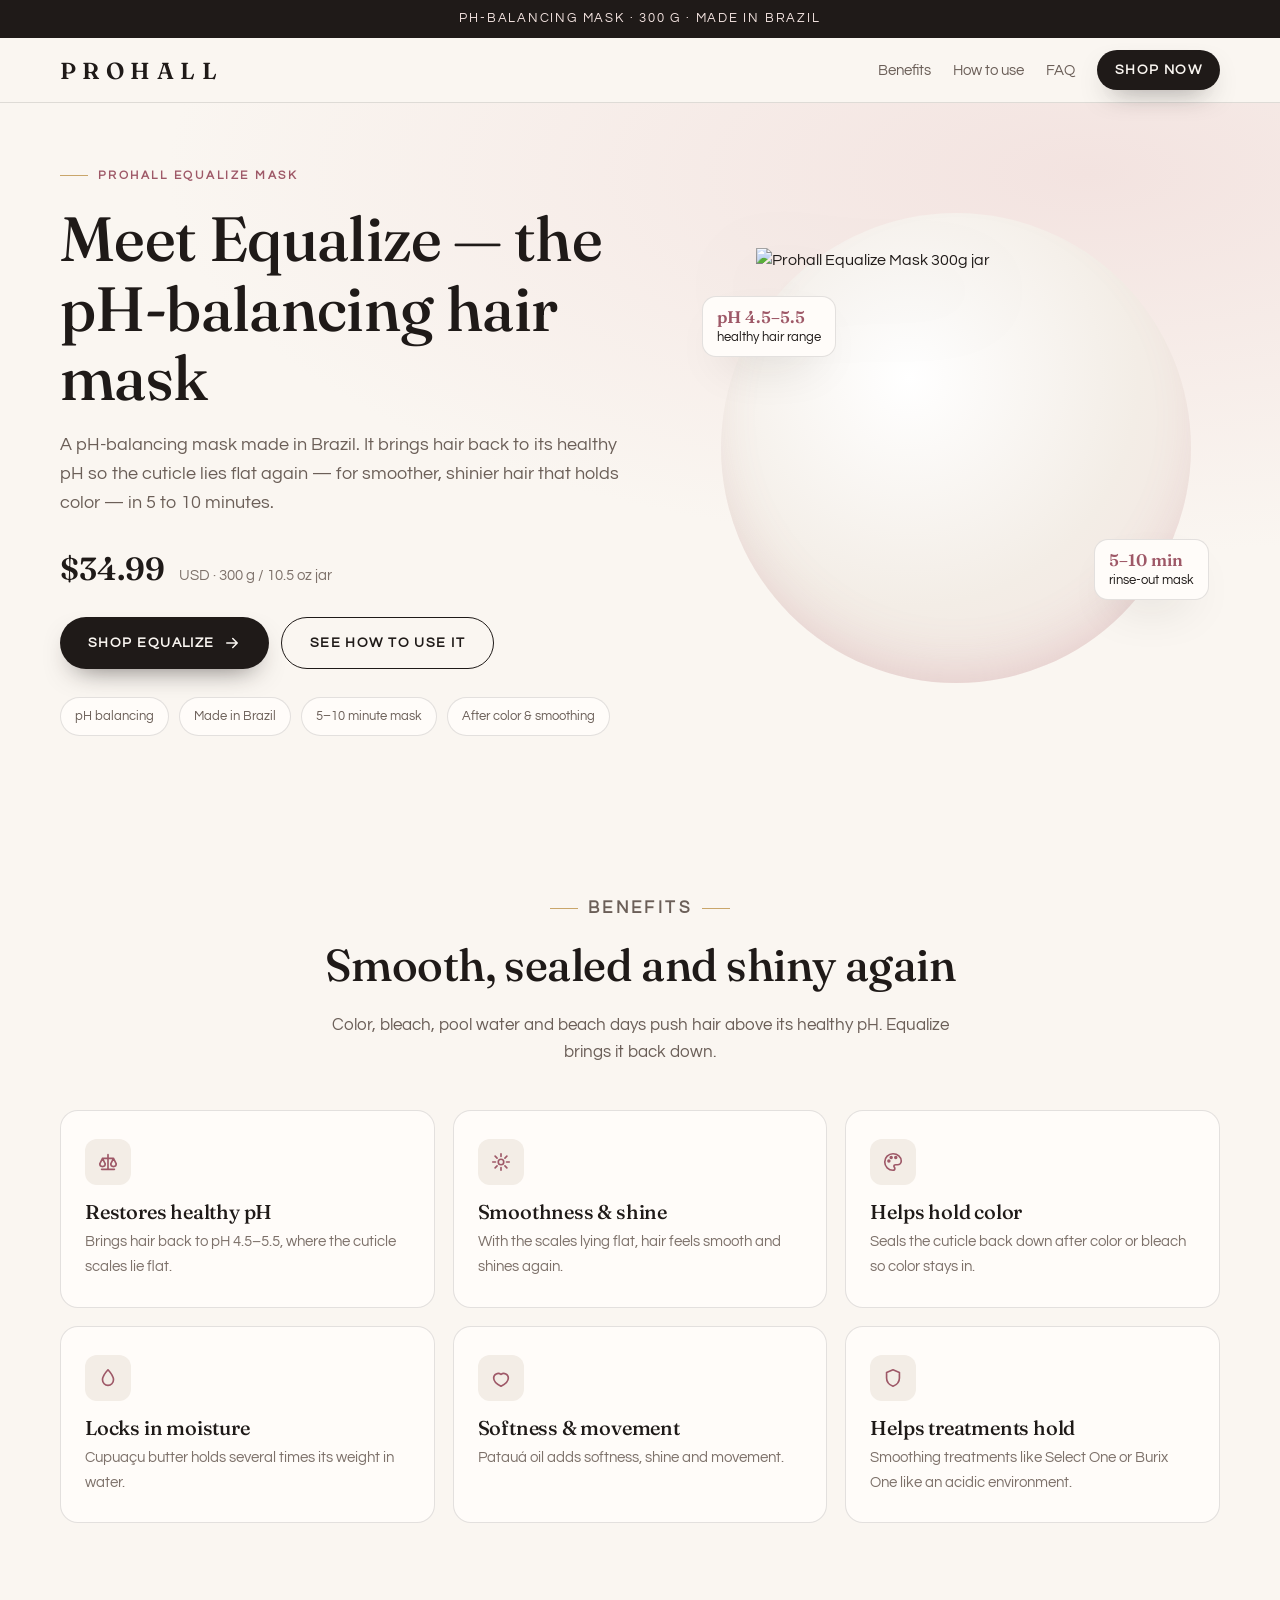
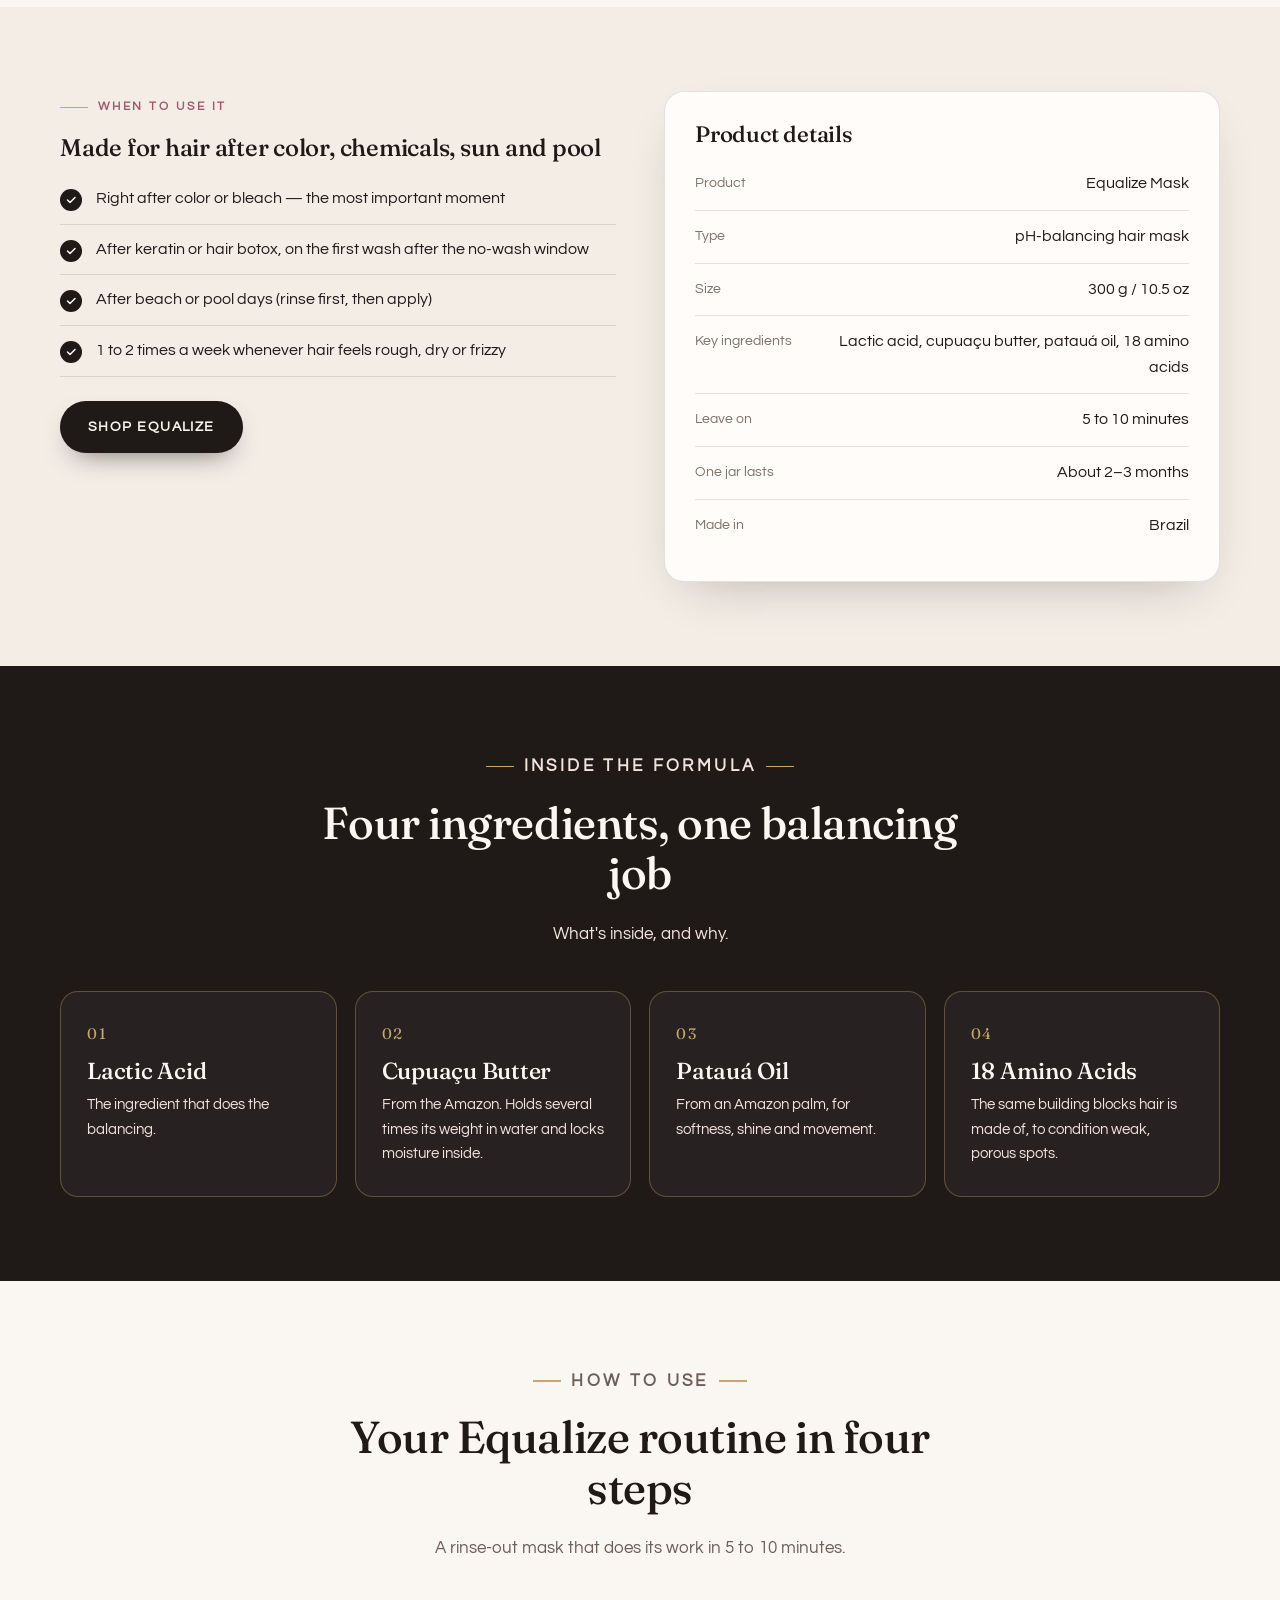
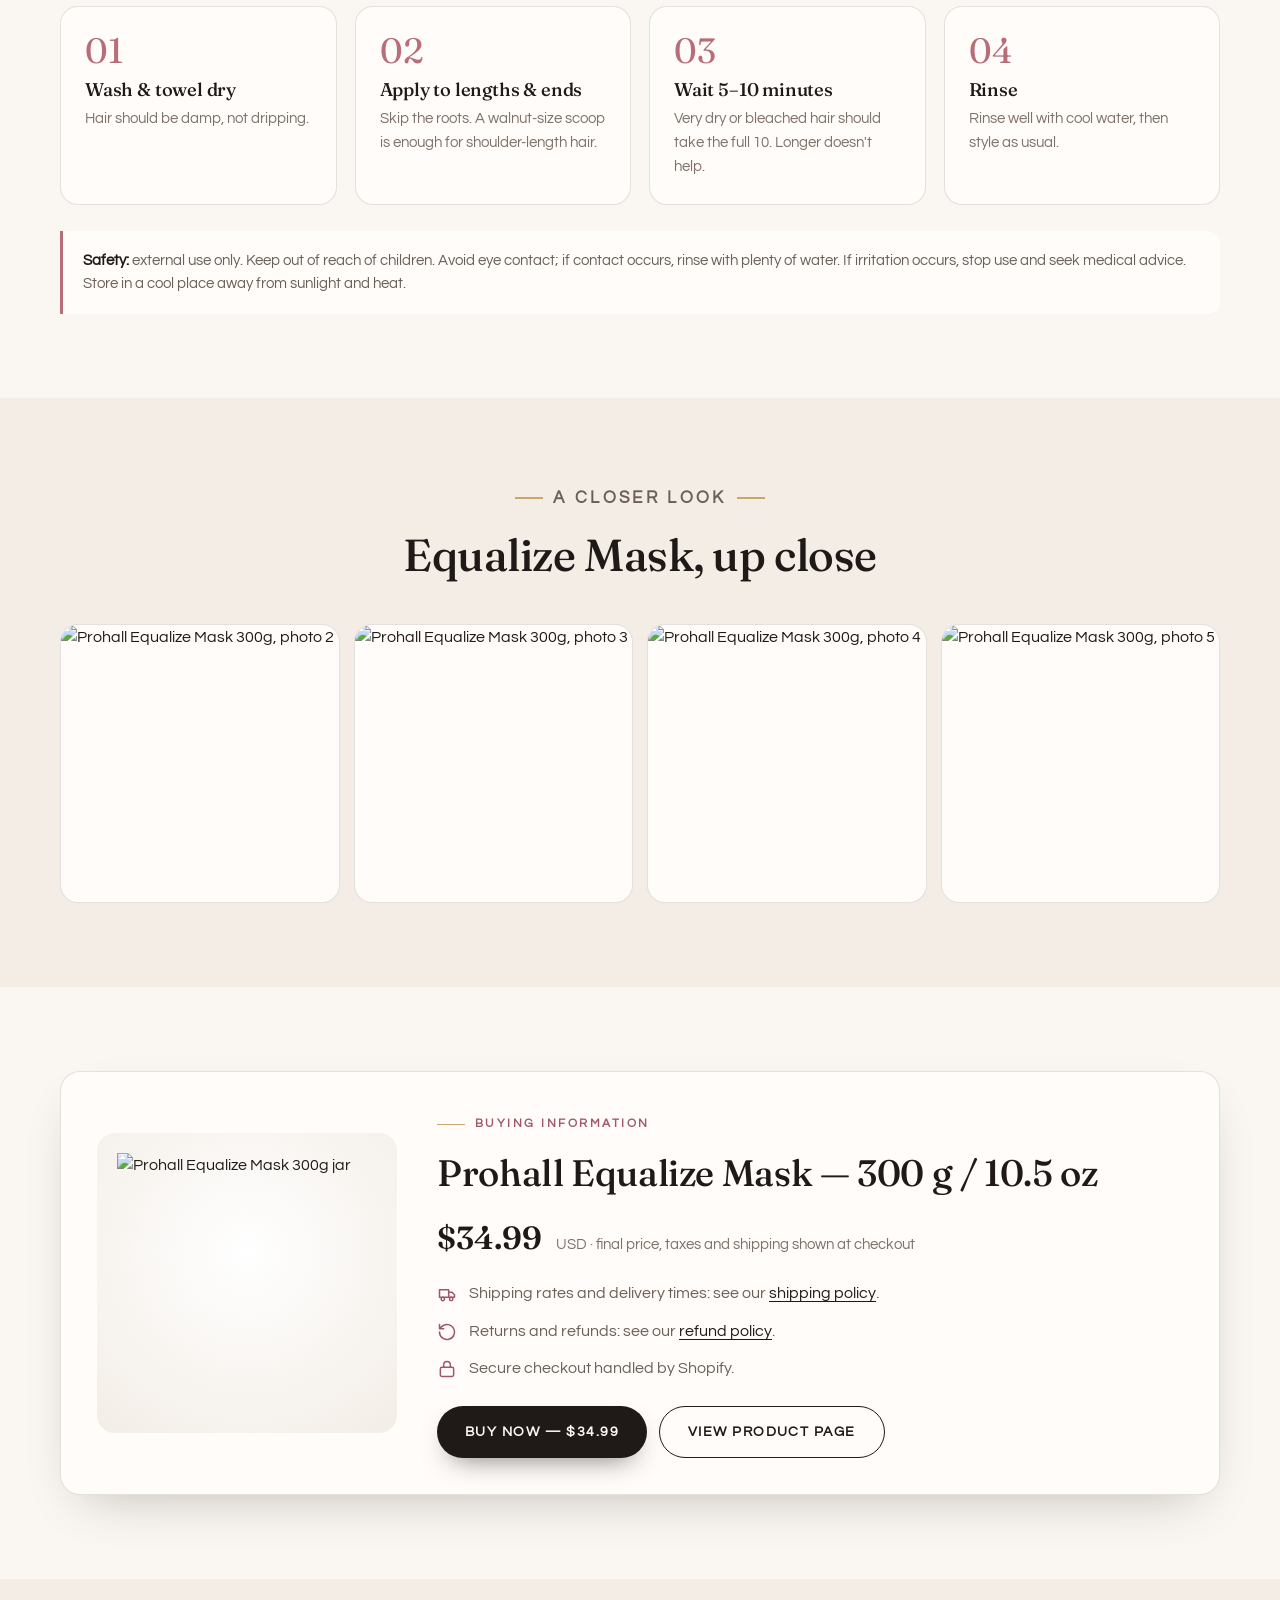
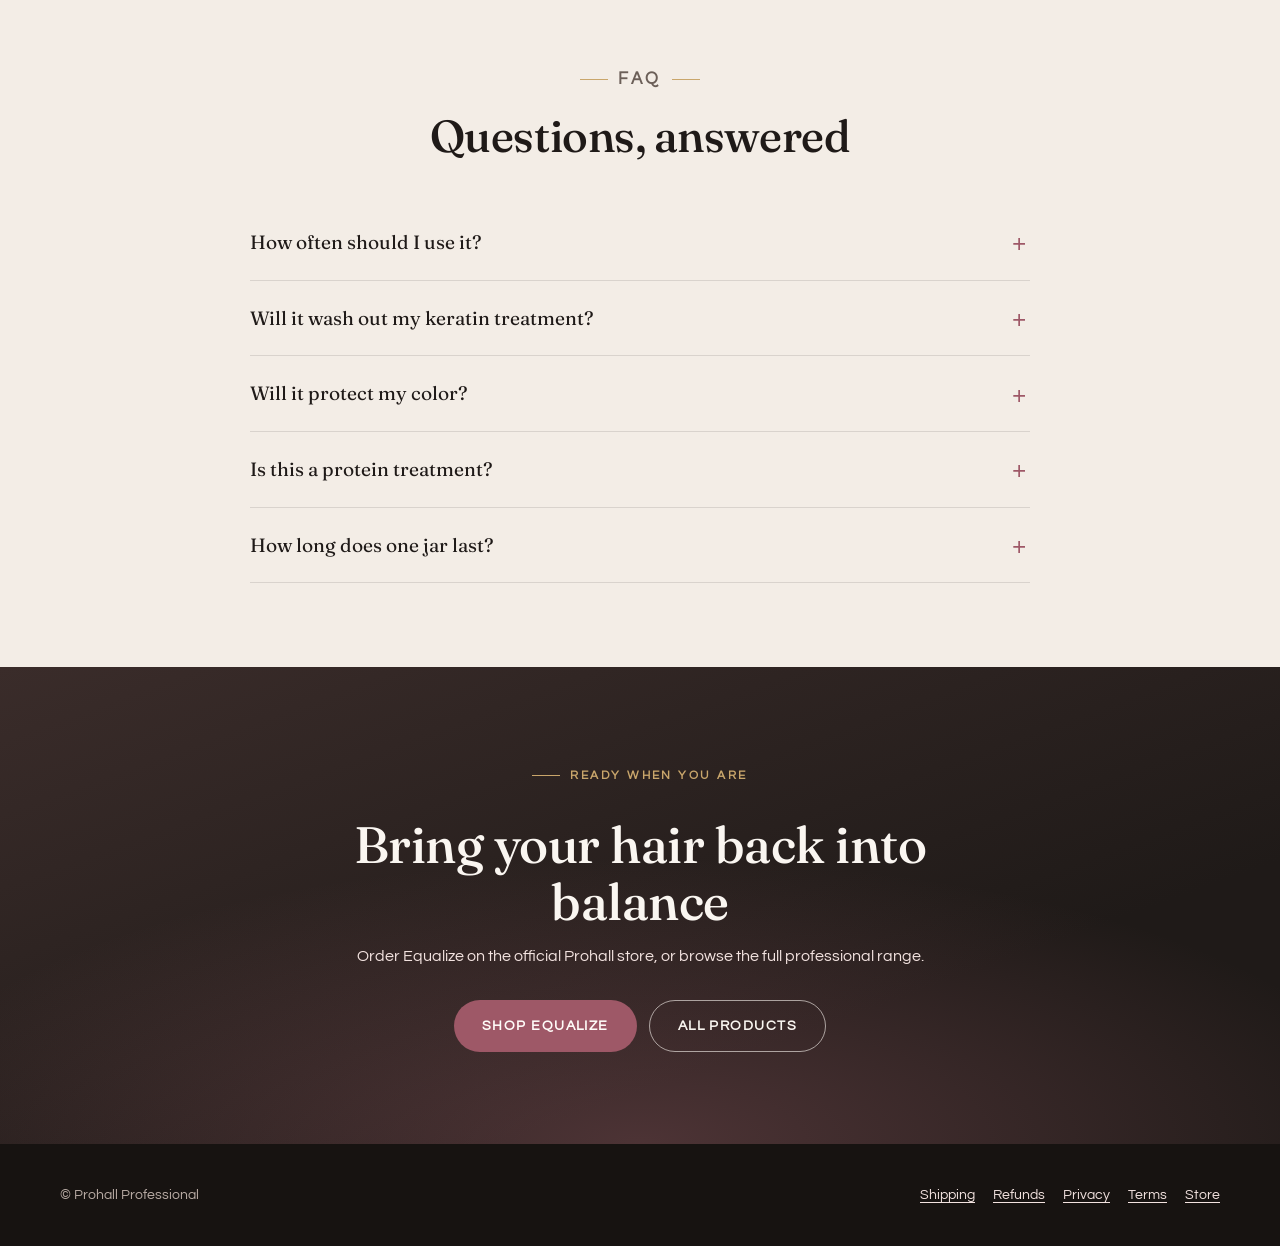
==== equalize-mask/v1/a/index.html @ 5d358a3b "Add Prohall Equalize Mask — A/B landing pages (v1) Two headline-test pages sharing one stylesheet, b" ====
<!doctype html>
<html lang="en">
<head>
  <meta charset="utf-8">
  <meta name="viewport" content="width=device-width, initial-scale=1">
  <!-- VERSION A — headline test. Only the <title> and <h1> differ from version B. -->
  <title>Meet Equalize | Prohall pH-Balancing Hair Mask 300 g</title>
  <meta name="description" content="Prohall Equalize Mask 300 g / 10.5 oz: a pH-balancing hair mask made in Brazil with lactic acid, cupuaçu butter, patauá oil and 18 amino acids. Works in 5 to 10 minutes.">
  <meta name="robots" content="noindex">
  <link rel="preconnect" href="https://fonts.googleapis.com">
  <link rel="preconnect" href="https://fonts.gstatic.com" crossorigin>
  <link rel="stylesheet" href="https://fonts.googleapis.com/css2?family=Fraunces:ital,opsz,wght@0,9..144,400..700;1,9..144,400..700&family=Questrial&display=swap">
  <link rel="preload" as="image" href="https://cdn.shopify.com/s/files/1/0581/4065/5793/files/01_185fc30f-e8ef-4a7e-b5cd-40264fd09e2a.jpg?v=1792849123&width=900">
  <link rel="stylesheet" href="../assets/styles.css">
</head>
<body>
  <a class="skip" href="#main">Skip to content</a>

  <div class="announce">pH-balancing mask · 300 g · Made in Brazil</div>

  <header class="site-header">
    <div class="wrap">
      <span class="logo" aria-label="Prohall">PROHALL</span>
      <nav class="header-links" aria-label="Page">
        <a class="hide-sm" href="#benefits">Benefits</a>
        <a class="hide-sm" href="#how-to-use">How to use</a>
        <a class="hide-sm" href="#faq">FAQ</a>
        <a class="btn btn-primary" href="https://shop.prohall.ai/products/prohall-equalize-mask-300g-10-oz-ph-balancing-hair-mask">Shop now</a>
      </nav>
    </div>
  </header>

  <main id="main">

    <!-- ============ HERO ============ -->
    <section class="hero" aria-labelledby="hero-title">
      <div class="wrap hero-grid">
        <div>
          <p class="eyebrow">Prohall Equalize Mask</p>
          <h1 id="hero-title">Meet Equalize — the pH-balancing hair mask</h1>
          <p class="hero-lede">A pH-balancing mask made in Brazil. It brings hair back to its healthy pH so the cuticle lies flat again — for smoother, shinier hair that holds color — in 5 to 10 minutes.</p>

          <div class="price-row">
            <span class="price">$34.99</span>
            <span class="price-note">USD &middot; 300 g / 10.5 oz jar</span>
          </div>

          <div class="cta-row">
            <a class="btn btn-primary" href="https://shop.prohall.ai/products/prohall-equalize-mask-300g-10-oz-ph-balancing-hair-mask">
              Shop Equalize
              <svg viewBox="0 0 24 24" fill="none" stroke="currentColor" stroke-width="2" stroke-linecap="round" stroke-linejoin="round" aria-hidden="true"><path d="M5 12h14M13 6l6 6-6 6"/></svg>
            </a>
            <a class="btn btn-ghost" href="#how-to-use">See how to use it</a>
          </div>

          <ul class="chips" aria-label="Product highlights"><li>pH balancing</li><li>Made in Brazil</li><li>5–10 minute mask</li><li>After color &amp; smoothing</li></ul>
        </div>

        <div class="hero-visual">
          <div class="halo" aria-hidden="true"></div>
          <img src="https://cdn.shopify.com/s/files/1/0581/4065/5793/files/01_185fc30f-e8ef-4a7e-b5cd-40264fd09e2a.jpg?v=1792849123&width=900"
               width="2500" height="2500"
               alt="Prohall Equalize Mask 300g jar">
          <div class="float-tag t1" aria-hidden="true"><strong>pH 4.5–5.5</strong>healthy hair range</div>
          <div class="float-tag t2" aria-hidden="true"><strong>5–10 min</strong>rinse-out mask</div>
        </div>
      </div>
    </section>

    <!-- ============ BENEFITS ============ -->
    <section class="section" id="benefits" aria-labelledby="benefits-title">
      <div class="wrap">
        <div class="section-head center">
          <p class="eyebrow">Benefits</p>
          <h2 id="benefits-title">Smooth, sealed and shiny again</h2>
          <p>Color, bleach, pool water and beach days push hair above its healthy pH. Equalize brings it back down.</p>
        </div>

        <div class="benefits">
          <article class="benefit">
            <div class="icon"><svg viewBox="0 0 24 24" fill="none" stroke="currentColor" stroke-width="1.8" stroke-linecap="round" stroke-linejoin="round" aria-hidden="true"><path d="M12 4v16M5 20h14M6 8h12M6 8l-3 6a3 3 0 0 0 6 0zM18 8l-3 6a3 3 0 0 0 6 0z"/></svg></div>
            <h3>Restores healthy pH</h3>
            <p>Brings hair back to pH 4.5–5.5, where the cuticle scales lie flat.</p>
          </article>
          <article class="benefit">
            <div class="icon"><svg viewBox="0 0 24 24" fill="none" stroke="currentColor" stroke-width="1.8" stroke-linecap="round" stroke-linejoin="round" aria-hidden="true"><path d="M12 3v3M12 18v3M3 12h3M18 12h3M5.6 5.6l2.1 2.1M16.3 16.3l2.1 2.1M5.6 18.4l2.1-2.1M16.3 7.7l2.1-2.1"/><circle cx="12" cy="12" r="3"/></svg></div>
            <h3>Smoothness &amp; shine</h3>
            <p>With the scales lying flat, hair feels smooth and shines again.</p>
          </article>
          <article class="benefit">
            <div class="icon"><svg viewBox="0 0 24 24" fill="none" stroke="currentColor" stroke-width="1.8" stroke-linecap="round" stroke-linejoin="round" aria-hidden="true"><path d="M12 3a9 9 0 1 0 0 18c1.5 0 2-1 2-2s-1-1.5-1-2.5 1-1.5 2-1.5h2a4 4 0 0 0 4-4c0-4.5-4-8-9-8z"/><circle cx="7.5" cy="11" r="1"/><circle cx="10" cy="7" r="1"/><circle cx="15" cy="7" r="1"/></svg></div>
            <h3>Helps hold color</h3>
            <p>Seals the cuticle back down after color or bleach so color stays in.</p>
          </article>
          <article class="benefit">
            <div class="icon"><svg viewBox="0 0 24 24" fill="none" stroke="currentColor" stroke-width="1.8" stroke-linecap="round" stroke-linejoin="round" aria-hidden="true"><path d="M12 3s6 6.5 6 11a6 6 0 0 1-12 0c0-4.5 6-11 6-11z"/></svg></div>
            <h3>Locks in moisture</h3>
            <p>Cupuaçu butter holds several times its weight in water.</p>
          </article>
          <article class="benefit">
            <div class="icon"><svg viewBox="0 0 24 24" fill="none" stroke="currentColor" stroke-width="1.8" stroke-linecap="round" stroke-linejoin="round" aria-hidden="true"><path d="M20 12c0 5-8 9-8 9s-8-4-8-9a5 5 0 0 1 8-4 5 5 0 0 1 8 4z"/></svg></div>
            <h3>Softness &amp; movement</h3>
            <p>Patauá oil adds softness, shine and movement.</p>
          </article>
          <article class="benefit">
            <div class="icon"><svg viewBox="0 0 24 24" fill="none" stroke="currentColor" stroke-width="1.8" stroke-linecap="round" stroke-linejoin="round" aria-hidden="true"><path d="M12 3l7 3v6c0 4.5-3 7.5-7 9-4-1.5-7-4.5-7-9V6z"/></svg></div>
            <h3>Helps treatments hold</h3>
            <p>Smoothing treatments like Select One or Burix One like an acidic environment.</p>
          </article>
        </div>
      </div>
    </section>

    <!-- ============ WHO IT'S FOR + SPEC ============ -->
    <section class="section section-alt" id="details" aria-labelledby="details-title">
      <div class="wrap split">
        <div>
          <p class="eyebrow">When to use it</p>
          <h2 id="details-title">Made for hair after color, chemicals, sun and pool</h2>
          <ul class="ticks">
            <li>Right after color or bleach — the most important moment</li>
            <li>After keratin or hair botox, on the first wash after the no-wash window</li>
            <li>After beach or pool days (rinse first, then apply)</li>
            <li>1 to 2 times a week whenever hair feels rough, dry or frizzy</li>
          </ul>
          <a class="btn btn-primary" href="https://shop.prohall.ai/products/prohall-equalize-mask-300g-10-oz-ph-balancing-hair-mask">Shop Equalize</a>
        </div>

        <aside class="spec" aria-label="Product details">
          <h3>Product details</h3>
          <dl>
            <dt>Product</dt><dd>Equalize Mask</dd>
            <dt>Type</dt><dd>pH-balancing hair mask</dd>
            <dt>Size</dt><dd>300 g / 10.5 oz</dd>
            <dt>Key ingredients</dt><dd>Lactic acid, cupuaçu butter, patauá oil, 18 amino acids</dd>
            <dt>Leave on</dt><dd>5 to 10 minutes</dd>
            <dt>One jar lasts</dt><dd>About 2–3 months</dd>
            <dt>Made in</dt><dd>Brazil</dd>
          </dl>
        </aside>
      </div>
    </section>

    <!-- ============ FORMULA / KIT ============ -->
    <section class="section section-dark" id="formula" aria-labelledby="formula-title">
      <div class="wrap">
        <div class="section-head center">
          <p class="eyebrow">Inside the formula</p>
          <h2 id="formula-title">Four ingredients, one balancing job</h2>
          <p>What&#x27;s inside, and why.</p>
        </div>
        <div class="ingredients cols-4">
          <article class="ingredient">
            <span class="num">01</span>
            <h3>Lactic Acid</h3>
            <p>The ingredient that does the balancing.</p>
          </article>
          <article class="ingredient">
            <span class="num">02</span>
            <h3>Cupuaçu Butter</h3>
            <p>From the Amazon. Holds several times its weight in water and locks moisture inside.</p>
          </article>
          <article class="ingredient">
            <span class="num">03</span>
            <h3>Patauá Oil</h3>
            <p>From an Amazon palm, for softness, shine and movement.</p>
          </article>
          <article class="ingredient">
            <span class="num">04</span>
            <h3>18 Amino Acids</h3>
            <p>The same building blocks hair is made of, to condition weak, porous spots.</p>
          </article>
        </div>
      </div>
    </section>

    <!-- ============ HOW TO USE ============ -->
    <section class="section" id="how-to-use" aria-labelledby="howto-title">
      <div class="wrap">
        <div class="section-head center">
          <p class="eyebrow">How to use</p>
          <h2 id="howto-title">Your Equalize routine in four steps</h2>
          <p>A rinse-out mask that does its work in 5 to 10 minutes.</p>
        </div>
        <ol class="steps cols-4">
          <li><h3>Wash &amp; towel dry</h3><p>Hair should be damp, not dripping.</p></li>
          <li><h3>Apply to lengths &amp; ends</h3><p>Skip the roots. A walnut-size scoop is enough for shoulder-length hair.</p></li>
          <li><h3>Wait 5–10 minutes</h3><p>Very dry or bleached hair should take the full 10. Longer doesn&#x27;t help.</p></li>
          <li><h3>Rinse</h3><p>Rinse well with cool water, then style as usual.</p></li>
        </ol>
        <div class="note">
          <strong>Safety:</strong> external use only. Keep out of reach of children. Avoid eye contact; if contact occurs, rinse with plenty of water. If irritation occurs, stop use and seek medical advice. Store in a cool place away from sunlight and heat.
        </div>
      </div>
    </section>

    <!-- ============ GALLERY ============ -->
    <section class="section section-alt" id="gallery" aria-labelledby="gallery-title">
      <div class="wrap">
        <div class="section-head center">
          <p class="eyebrow">A closer look</p>
          <h2 id="gallery-title">Equalize Mask, up close</h2>
        </div>
        <div class="gallery">
          <figure><img src="https://cdn.shopify.com/s/files/1/0581/4065/5793/files/02_0eba5f5b-bda1-4e13-978a-201cbb53141e.jpg?v=1792849123&width=700" width="700" height="700" loading="lazy" alt="Prohall Equalize Mask 300g, photo 2"></figure>
          <figure><img src="https://cdn.shopify.com/s/files/1/0581/4065/5793/files/03_cfe3cb02-ce94-4ea5-8ca8-ff230dd473f2.jpg?v=1792849122&width=700" width="700" height="700" loading="lazy" alt="Prohall Equalize Mask 300g, photo 3"></figure>
          <figure><img src="https://cdn.shopify.com/s/files/1/0581/4065/5793/files/04_1d74e67d-1e90-4df0-9e0e-0931768846bc.jpg?v=1792849122&width=700" width="700" height="700" loading="lazy" alt="Prohall Equalize Mask 300g, photo 4"></figure>
          <figure><img src="https://cdn.shopify.com/s/files/1/0581/4065/5793/files/05_a3734a3f-4cf4-467c-9b95-8426f9e4adb8.jpg?v=1792849123&width=700" width="700" height="700" loading="lazy" alt="Prohall Equalize Mask 300g, photo 5"></figure>
        </div>
      </div>
    </section>

    <!-- ============ BUYING INFORMATION ============ -->
    <section class="section" id="buy" aria-labelledby="buy-title">
      <div class="wrap">
        <div class="buy-card">
          <div class="pack">
            <img src="https://cdn.shopify.com/s/files/1/0581/4065/5793/files/01_185fc30f-e8ef-4a7e-b5cd-40264fd09e2a.jpg?v=1792849123&width=600"
                 width="2500" height="2500" loading="lazy"
                 alt="Prohall Equalize Mask 300g jar">
          </div>
          <div>
            <p class="eyebrow">Buying information</p>
            <h2 id="buy-title">Prohall Equalize Mask — 300 g / 10.5 oz</h2>
            <div class="price-row" style="margin:6px 0 4px">
              <span class="price">$34.99</span>
              <span class="price-note">USD &middot; final price, taxes and shipping shown at checkout</span>
            </div>
            <ul class="info-list">
              <li>
                <svg viewBox="0 0 24 24" fill="none" stroke="currentColor" stroke-width="1.8" stroke-linecap="round" stroke-linejoin="round" aria-hidden="true"><path d="M3 7h11v9H3zM14 10h4l3 3v3h-7"/><circle cx="7" cy="18" r="2"/><circle cx="17" cy="18" r="2"/></svg>
                <span>Shipping rates and delivery times: see our <a href="https://shop.prohall.ai/policies/shipping-policy">shipping policy</a>.</span>
              </li>
              <li>
                <svg viewBox="0 0 24 24" fill="none" stroke="currentColor" stroke-width="1.8" stroke-linecap="round" stroke-linejoin="round" aria-hidden="true"><path d="M3 12a9 9 0 1 0 3-6.7L3 8M3 3v5h5"/></svg>
                <span>Returns and refunds: see our <a href="https://shop.prohall.ai/policies/refund-policy">refund policy</a>.</span>
              </li>
              <li>
                <svg viewBox="0 0 24 24" fill="none" stroke="currentColor" stroke-width="1.8" stroke-linecap="round" stroke-linejoin="round" aria-hidden="true"><rect x="4" y="10" width="16" height="11" rx="2"/><path d="M8 10V7a4 4 0 0 1 8 0v3"/></svg>
                <span>Secure checkout handled by Shopify.</span>
              </li>
            </ul>
            <div class="cta-row">
              <a class="btn btn-primary" href="https://shop.prohall.ai/cart/48091208482993:1">Buy now &mdash; $34.99</a>
              <a class="btn btn-ghost" href="https://shop.prohall.ai/products/prohall-equalize-mask-300g-10-oz-ph-balancing-hair-mask">View product page</a>
            </div>
          </div>
        </div>
      </div>
    </section>

    <!-- ============ FAQ ============ -->
    <section class="section section-alt" id="faq" aria-labelledby="faq-title">
      <div class="wrap">
        <div class="section-head center">
          <p class="eyebrow">FAQ</p>
          <h2 id="faq-title">Questions, answered</h2>
        </div>
        <div class="faq">
          <details>
            <summary>How often should I use it?</summary>
            <p>1 to 2 times a week, and always after color or bleach.</p>
          </details>
          <details>
            <summary>Will it wash out my keratin treatment?</summary>
            <p>No. Smoothing treatments like an acidic environment, so Equalize helps the treatment hold.</p>
          </details>
          <details>
            <summary>Will it protect my color?</summary>
            <p>Sealed hair holds color in; open hair lets it leak out. Equalize seals the cuticle back down.</p>
          </details>
          <details>
            <summary>Is this a protein treatment?</summary>
            <p>No, it is a balancing treatment — a different job. Rotate it with your other masks: hydration one wash, protein another, Equalize after any chemical service.</p>
          </details>
          <details>
            <summary>How long does one jar last?</summary>
            <p>About 2 to 3 months, used 1 to 2 times a week on medium to long hair.</p>
          </details>
        </div>
      </div>
    </section>

    <!-- ============ FINAL ACTION ============ -->
    <section class="final" aria-labelledby="final-title">
      <div class="wrap">
        <p class="eyebrow">Ready when you are</p>
        <h2 id="final-title">Bring your hair back into balance</h2>
        <p>Order Equalize on the official Prohall store, or browse the full professional range.</p>
        <div class="cta-row">
          <a class="btn btn-gold" href="https://shop.prohall.ai/products/prohall-equalize-mask-300g-10-oz-ph-balancing-hair-mask">Shop Equalize</a>
          <a class="btn btn-ghost" href="https://shop.prohall.ai/collections/all">All products</a>
        </div>
      </div>
    </section>
  </main>

  <footer class="site-footer">
    <div class="wrap">
      <span>&copy; Prohall Professional</span>
      <nav aria-label="Store policies">
        <a href="https://shop.prohall.ai/policies/shipping-policy">Shipping</a>
        <a href="https://shop.prohall.ai/policies/refund-policy">Refunds</a>
        <a href="https://shop.prohall.ai/policies/privacy-policy">Privacy</a>
        <a href="https://shop.prohall.ai/policies/terms-of-service">Terms</a>
        <a href="https://shop.prohall.ai/">Store</a>
      </nav>
    </div>
  </footer>

  <div class="sticky-buy">
    <span class="s-name"><strong>Equalize</strong>$34.99 &middot; 300 g</span>
    <a class="btn btn-primary" href="https://shop.prohall.ai/products/prohall-equalize-mask-300g-10-oz-ph-balancing-hair-mask">Shop now</a>
  </div>

  <!-- Split tracking: replace this tag with the EXACT one copied from
       Split -> New run -> Install tracking. Same tag on A and B. -->
  <script defer src="https://YOUR-TOOL-DOMAIN/external-landing.js"
    data-split-experiment="EXPERIMENT-ID-FROM-DASHBOARD"
    data-split-storefront="shop.prohall.ai"></script>
</body>
</html>
---- equalize-mask/v1/assets/styles.css ----
/* Prohall Equalize Mask — shared layout for versions A and B.
   Both pages load this same file so only the headline differs. */

:root {
  /* Tokens matched to the live shop.prohall.ai theme ("Blush & Champagne", lux-tokens.css) */
  --ivory: #FAF6F1;      /* --lux-canvas   */
  --cream: #F3EDE6;      /* --lux-canvas-2 */
  --sand: #F3E3E0;       /* --lux-blush    */
  --espresso: #1F1A18;   /* --lux-ink      */
  --cocoa: #6B5F58;      /* --lux-ink-soft */
  --muted: #7d716a;
  --gold: #B76E79;       /* --lux-rose (primary accent) */
  --gold-deep: #9E5867;  /* --lux-rose-deep */
  --champagne: #C9A66B;  /* --lux-gold, used sparingly */
  --line: rgba(31, 26, 24, .12);
  --white: #FFFCF9;      /* --lux-card */
  --radius: 18px;        /* theme card radius */
  --radius-lg: 20px;     /* theme media radius */
  --shadow: 0 20px 50px -24px rgba(31, 26, 24, .3);
  --ease: cubic-bezier(.16, 1, .3, 1);
  --serif: "Fraunces", "Cormorant Garamond", Georgia, "Times New Roman", serif;
  --sans: "Questrial", -apple-system, BlinkMacSystemFont, "Segoe UI", Roboto, Arial, sans-serif;
  --wrap: 1200px;        /* theme page width */
}

*, *::before, *::after { box-sizing: border-box; }
html { scroll-behavior: smooth; -webkit-text-size-adjust: 100%; }
@media (prefers-reduced-motion: reduce) { html { scroll-behavior: auto; } * { transition: none !important; animation: none !important; } }

body {
  margin: 0;
  font-family: var(--sans);
  font-size: 16px;
  line-height: 1.6;
  color: var(--espresso);
  background: var(--ivory);
  -webkit-font-smoothing: antialiased;
}

img { max-width: 100%; height: auto; display: block; }
a { color: inherit; }
h1, h2, h3 { font-family: var(--serif); font-weight: 500; line-height: 1.12; margin: 0 0 .5em; letter-spacing: -.01em; }
p { margin: 0 0 1em; }

.wrap { width: 100%; max-width: var(--wrap); margin: 0 auto; padding: 0 20px; }

.skip { position: absolute; left: -9999px; top: 0; background: var(--espresso); color: var(--white); padding: 10px 16px; z-index: 100; }
.skip:focus { left: 12px; top: 12px; }

:focus-visible { outline: 3px solid var(--gold); outline-offset: 3px; border-radius: 6px; }

/* ---------- Buttons ---------- */
.btn {
  display: inline-flex; align-items: center; justify-content: center; gap: .55em;
  min-height: 52px; padding: 0 28px;
  border-radius: 999px;
  font-weight: 600; font-size: .9rem; letter-spacing: .1em; text-transform: uppercase;
  text-decoration: none;
  transition: transform .35s var(--ease), background-color .35s var(--ease), box-shadow .35s var(--ease), color .35s var(--ease);
}
.btn:hover { transform: translateY(-1px); }
.btn-primary { background: var(--espresso); color: var(--ivory); box-shadow: 0 12px 28px -14px rgba(31, 26, 24, .7); }
.btn-primary:hover { background: var(--gold-deep); }
.btn-ghost { background: transparent; color: var(--espresso); border: 1.5px solid var(--espresso); }
.btn-ghost:hover { background: var(--espresso); color: var(--ivory); }
.btn-gold { background: var(--gold-deep); color: var(--white); }
.btn-gold:hover { background: #874a57; }
.btn svg { width: 18px; height: 18px; flex: none; }

/* ---------- Announcement + header ---------- */
.announce {
  background: var(--espresso); color: var(--sand);
  text-align: center; font-size: .8rem; letter-spacing: .14em; text-transform: uppercase;
  padding: 9px 16px;
}
.site-header { border-bottom: 1px solid var(--line); background: rgba(250, 246, 241, .92); backdrop-filter: blur(8px); position: sticky; top: 0; z-index: 20; }
.site-header .wrap { display: flex; align-items: center; justify-content: space-between; height: 64px; }
.logo { font-family: var(--serif); font-size: 1.45rem; letter-spacing: .28em; text-decoration: none; font-weight: 600; }
.header-links { display: flex; align-items: center; gap: 22px; font-size: .92rem; }
.header-links a { text-decoration: none; color: var(--cocoa); }
.header-links a:hover { color: var(--espresso); text-decoration: underline; text-underline-offset: 4px; }
.header-links .btn { min-height: 40px; padding: 0 18px; font-size: .88rem; color: var(--ivory); }
.header-links .btn:hover { color: var(--ivory); text-decoration: none; }
@media (max-width: 640px) { .header-links .hide-sm { display: none; } }

/* ---------- Hero ---------- */
.hero { position: relative; overflow: hidden; padding: 56px 0 72px; background: radial-gradient(120% 90% at 85% 10%, #F3E3E0 0%, rgba(243, 227, 224, 0) 60%), var(--ivory); }
.hero-grid { display: grid; grid-template-columns: 1.05fr .95fr; gap: 48px; align-items: center; }
.eyebrow { display: inline-flex; align-items: center; gap: 10px; font-size: .78rem; letter-spacing: .2em; text-transform: uppercase; color: var(--gold-deep); font-weight: 600; margin-bottom: 18px; }
.eyebrow::before { content: ""; width: 28px; height: 1.5px; background: var(--champagne); }
.hero h1 { font-size: clamp(2.3rem, 5.2vw, 3.9rem); margin-bottom: 18px; }
.hero h1 em { font-style: italic; color: var(--gold-deep); }
.hero-lede { font-size: 1.12rem; color: var(--cocoa); max-width: 34em; }
.price-row { display: flex; align-items: baseline; gap: 14px; margin: 26px 0 22px; flex-wrap: wrap; }
.price { font-family: var(--serif); font-size: 2rem; font-weight: 600; }
.price-note { color: var(--muted); font-size: .92rem; }
.cta-row { display: flex; flex-wrap: wrap; gap: 12px; }
.chips { list-style: none; padding: 0; margin: 28px 0 0; display: flex; flex-wrap: wrap; gap: 10px; }
.chips li { font-size: .84rem; padding: 8px 14px; border: 1px solid var(--line); border-radius: 999px; background: var(--white); color: var(--cocoa); }

.hero-visual { position: relative; display: grid; place-items: center; }
.hero-visual .halo { position: absolute; width: min(92%, 470px); aspect-ratio: 1; border-radius: 50%; background: radial-gradient(circle at 40% 35%, #fff 0%, var(--cream) 55%, var(--sand) 100%); box-shadow: inset 0 -30px 60px -30px rgba(183, 110, 121, .3); }
.hero-visual img { position: relative; width: min(78%, 400px); filter: drop-shadow(0 30px 40px rgba(31, 26, 24, .25)); }
.float-tag { position: absolute; background: var(--white); border: 1px solid var(--line); border-radius: 14px; padding: 10px 14px; font-size: .82rem; box-shadow: var(--shadow); line-height: 1.3; }
.float-tag strong { display: block; font-family: var(--serif); font-size: 1.05rem; font-weight: 600; color: var(--gold-deep); }
.float-tag.t1 { top: 12%; left: 2%; }
.float-tag.t2 { bottom: 12%; right: 2%; }

@media (max-width: 880px) {
  .hero { padding: 36px 0 56px; }
  .hero-grid { grid-template-columns: 1fr; gap: 36px; }
  .hero-visual { order: -1; min-height: 240px; }
  .hero-visual .halo { width: min(64%, 260px); }
  .hero-visual img { width: min(46%, 200px); }
  .float-tag { padding: 7px 11px; font-size: .74rem; }
  .float-tag strong { font-size: .92rem; }
  .float-tag.t1 { top: 6%; left: 0; }
  .float-tag.t2 { bottom: 6%; right: 0; }
  .hero h1 { font-size: clamp(2rem, 8.4vw, 2.6rem); }
  .announce { font-size: .7rem; letter-spacing: .1em; }
  .cta-row .btn { flex: 1 1 100%; }
}

/* ---------- Sections ---------- */
section { scroll-margin-top: 72px; }
.section { padding: 84px 0; }
.section-alt { background: var(--cream); }
.section-dark { background: var(--espresso); color: var(--ivory); }
.section-head { max-width: 640px; margin-bottom: 44px; }
.section-head.center { margin-left: auto; margin-right: auto; text-align: center; }
.section-head.center .eyebrow::after { content: ""; width: 28px; height: 1.5px; background: var(--champagne); }
.section-dark .eyebrow, .final .eyebrow { color: var(--champagne); }
.section-head h2 { font-size: clamp(1.9rem, 3.8vw, 2.8rem); }
.section-head p { color: var(--cocoa); font-size: 1.05rem; }
.section-dark .section-head p { color: var(--sand); }
@media (max-width: 640px) { .section { padding: 60px 0; } }

/* Benefits */
.benefits { display: grid; grid-template-columns: repeat(3, 1fr); gap: 18px; }
.benefit { background: var(--white); border: 1px solid var(--line); border-radius: var(--radius); padding: 28px 24px; transition: transform .2s ease, box-shadow .2s ease; }
.benefit:hover { transform: translateY(-3px); box-shadow: var(--shadow); }
.benefit .icon { width: 46px; height: 46px; border-radius: 12px; display: grid; place-items: center; background: var(--cream); color: var(--gold-deep); margin-bottom: 16px; }
.benefit .icon svg { width: 22px; height: 22px; }
.benefit h3 { font-size: 1.25rem; margin-bottom: 6px; }
.benefit p { color: var(--muted); margin: 0; font-size: .96rem; }
@media (max-width: 880px) { .benefits { grid-template-columns: 1fr 1fr; } }
@media (max-width: 560px) { .benefits { grid-template-columns: 1fr; } }

/* Who it's for + spec */
.split { display: grid; grid-template-columns: 1fr 1fr; gap: 48px; align-items: start; }
@media (max-width: 880px) { .split { grid-template-columns: 1fr; gap: 32px; } }
.ticks { list-style: none; padding: 0; margin: 0 0 24px; }
.ticks li { position: relative; padding: 12px 0 12px 36px; border-bottom: 1px solid var(--line); }
.ticks li::before { content: ""; position: absolute; left: 0; top: 15px; width: 22px; height: 22px; border-radius: 50%; background: var(--espresso) url("data:image/svg+xml,%3Csvg xmlns='http://www.w3.org/2000/svg' viewBox='0 0 24 24' fill='none' stroke='%23FAF6F1' stroke-width='3' stroke-linecap='round' stroke-linejoin='round'%3E%3Cpath d='M5 12l5 5L20 7'/%3E%3C/svg%3E") center / 12px no-repeat; }
.spec { background: var(--white); border: 1px solid var(--line); border-radius: var(--radius-lg); padding: 30px; box-shadow: var(--shadow); }
.spec h3 { font-size: 1.4rem; }
.spec dl { margin: 0; display: grid; grid-template-columns: auto 1fr; }
.spec dt, .spec dd { padding: 13px 0; border-bottom: 1px solid var(--line); margin: 0; }
.spec dt { color: var(--muted); font-size: .9rem; padding-right: 18px; }
.spec dd { font-weight: 500; text-align: right; }
.spec dl > :nth-last-child(-n+2) { border-bottom: 0; }

/* Ingredients */
.ingredients { display: grid; grid-template-columns: repeat(3, 1fr); gap: 18px; }
.ingredient { border: 1px solid rgba(201, 166, 107, .35); border-radius: var(--radius); padding: 30px 26px; background: rgba(255, 255, 255, .04); }
.ingredient .num { font-family: var(--serif); font-size: .95rem; color: var(--champagne); letter-spacing: .1em; }
.ingredient h3 { font-size: 1.45rem; margin: 10px 0 8px; color: var(--ivory); }
.ingredient p { color: var(--sand); margin: 0; font-size: .96rem; }
.lumini { margin-top: 26px; text-align: center; color: var(--sand); font-size: .95rem; }
.lumini strong { color: var(--ivory); }
@media (max-width: 880px) { .ingredients { grid-template-columns: 1fr; } }

/* Steps */
.steps { list-style: none; counter-reset: step; padding: 0; margin: 0; display: grid; grid-template-columns: repeat(3, 1fr); gap: 18px; }
.steps li { counter-increment: step; background: var(--white); border: 1px solid var(--line); border-radius: var(--radius); padding: 26px 24px 24px; position: relative; }
.steps li::before { content: counter(step, decimal-leading-zero); font-family: var(--serif); font-size: 2.2rem; color: var(--gold); line-height: 1; display: block; margin-bottom: 12px; }
.steps h3 { font-size: 1.15rem; margin-bottom: 6px; }
.steps p { margin: 0; color: var(--muted); font-size: .95rem; }
@media (max-width: 880px) { .steps { grid-template-columns: 1fr 1fr; } }
@media (max-width: 560px) { .steps { grid-template-columns: 1fr; } }
.note { margin-top: 26px; padding: 18px 20px; border-left: 3px solid var(--gold); background: var(--white); border-radius: 0 12px 12px 0; font-size: .92rem; color: var(--cocoa); }
.note strong { color: var(--espresso); }

/* Buying info */
.buy-card { display: grid; grid-template-columns: 300px 1fr; gap: 40px; align-items: center; background: var(--white); border: 1px solid var(--line); border-radius: var(--radius-lg); padding: 36px; box-shadow: var(--shadow); }
.buy-card .pack { background: radial-gradient(circle at 50% 40%, #fff, var(--cream)); border-radius: var(--radius); padding: 20px; }
.buy-card h2 { font-size: clamp(1.7rem, 3vw, 2.3rem); }
.info-list { list-style: none; padding: 0; margin: 18px 0 24px; display: grid; gap: 12px; }
.info-list li { display: flex; gap: 12px; align-items: flex-start; color: var(--cocoa); }
.info-list svg { width: 20px; height: 20px; flex: none; color: var(--gold-deep); margin-top: 3px; }
.info-list a { color: var(--espresso); font-weight: 500; text-underline-offset: 3px; }
@media (max-width: 760px) { .buy-card { grid-template-columns: 1fr; padding: 24px; gap: 20px; } .buy-card .pack { max-width: 240px; margin: 0 auto; } }

/* FAQ */
.faq { max-width: 780px; margin: 0 auto; }
.faq details { border-bottom: 1px solid var(--line); }
.faq summary { list-style: none; cursor: pointer; padding: 22px 40px 22px 0; font-family: var(--serif); font-size: 1.2rem; position: relative; }
.faq summary::-webkit-details-marker { display: none; }
.faq summary::after { content: "+"; position: absolute; right: 4px; top: 50%; transform: translateY(-50%); font-family: var(--sans); font-size: 1.6rem; color: var(--gold-deep); transition: transform .2s ease; }
.faq details[open] summary::after { transform: translateY(-50%) rotate(45deg); }
.faq details p { color: var(--cocoa); padding-bottom: 20px; margin: 0; }

/* Final CTA */
.final { text-align: center; background: linear-gradient(160deg, #3a2c2a 0%, var(--espresso) 70%); color: var(--ivory); padding: 92px 0; position: relative; overflow: hidden; }
.final::before { content: ""; position: absolute; inset: auto -10% -60% -10%; height: 120%; background: radial-gradient(closest-side, rgba(183, 110, 121, .3), transparent); pointer-events: none; }
.final .wrap { position: relative; }
.final h2 { font-size: clamp(2rem, 4.4vw, 3.2rem); max-width: 18ch; margin: 0 auto 14px; }
.final p { color: var(--sand); max-width: 36em; margin: 0 auto 30px; }
.final .cta-row { justify-content: center; }
.final .btn-ghost { color: var(--ivory); border-color: rgba(250, 246, 241, .6); }
.final .btn-ghost:hover { background: var(--ivory); color: var(--espresso); }
@media (max-width: 560px) { .final .cta-row .btn { flex: 1 1 100%; } }

/* Footer */
.site-footer { background: #171311; color: #b9aca5; padding: 40px 0 110px; font-size: .88rem; }
.site-footer .wrap { display: flex; flex-wrap: wrap; justify-content: space-between; gap: 20px; }
.site-footer nav { display: flex; flex-wrap: wrap; gap: 18px; }
.site-footer a { color: #F3E3E0; text-underline-offset: 3px; }
@media (min-width: 881px) { .site-footer { padding-bottom: 40px; } }

/* Sticky mobile buy bar */
.sticky-buy { position: fixed; left: 0; right: 0; bottom: 0; z-index: 30; display: none; align-items: center; gap: 12px; padding: 12px 16px calc(12px + env(safe-area-inset-bottom)); background: rgba(250, 246, 241, .97); border-top: 1px solid var(--line); box-shadow: 0 -10px 30px -18px rgba(31, 26, 24, .4); }
.sticky-buy .s-name { flex: 1; line-height: 1.25; font-size: .9rem; }
.sticky-buy .s-name strong { display: block; font-family: var(--serif); font-size: 1rem; }
.sticky-buy .btn { min-height: 46px; padding: 0 22px; }
@media (max-width: 880px) { .sticky-buy { display: flex; } }

/* ---------- Flexible grids (column count follows item count) ---------- */
.ingredients.cols-2 { grid-template-columns: repeat(2, 1fr); max-width: 820px; margin: 0 auto; }
.ingredients.cols-4 { grid-template-columns: repeat(4, 1fr); }
.steps.cols-4 { grid-template-columns: repeat(4, 1fr); }
@media (max-width: 1000px) { .ingredients.cols-4 { grid-template-columns: 1fr 1fr; } .steps.cols-4 { grid-template-columns: 1fr 1fr; } }
@media (max-width: 560px) { .ingredients.cols-2, .ingredients.cols-4, .steps.cols-4 { grid-template-columns: 1fr; } }
.ingredient .size { display: inline-block; margin-top: 12px; font-size: .8rem; letter-spacing: .12em; text-transform: uppercase; color: var(--champagne); }

/* ---------- Product gallery ---------- */
.gallery { display: grid; grid-template-columns: repeat(4, 1fr); gap: 14px; }
.gallery figure { margin: 0; background: var(--white); border: 1px solid var(--line); border-radius: var(--radius); overflow: hidden; aspect-ratio: 1; }
.gallery img { width: 100%; height: 100%; object-fit: cover; }
@media (max-width: 760px) { .gallery { grid-template-columns: 1fr 1fr; } }

/* ---------- Size picker (multi-variant products) ---------- */
.sizes { display: grid; grid-template-columns: 1fr 1fr; gap: 12px; margin: 18px 0 22px; }
.size-card { display: block; text-decoration: none; border: 1.5px solid var(--line); border-radius: var(--radius); padding: 16px 18px; background: var(--white); transition: border-color .35s var(--ease), transform .35s var(--ease); }
.size-card:hover { border-color: var(--gold-deep); transform: translateY(-2px); }
.size-card .sz { display: block; font-size: .78rem; letter-spacing: .14em; text-transform: uppercase; color: var(--muted); }
.size-card .pr { display: block; font-family: var(--serif); font-size: 1.5rem; font-weight: 600; margin: 2px 0 6px; }
.size-card .go { font-size: .82rem; font-weight: 600; letter-spacing: .08em; text-transform: uppercase; color: var(--gold-deep); }
@media (max-width: 420px) { .sizes { grid-template-columns: 1fr; } }

/* Keep tall product photos (e.g. portrait bottle shots) in proportion */
.hero-visual img { max-height: 480px; object-fit: contain; }
.buy-card .pack img { max-height: 320px; width: 100%; object-fit: contain; }
@media (max-width: 880px) { .hero-visual img { max-height: 260px; } }
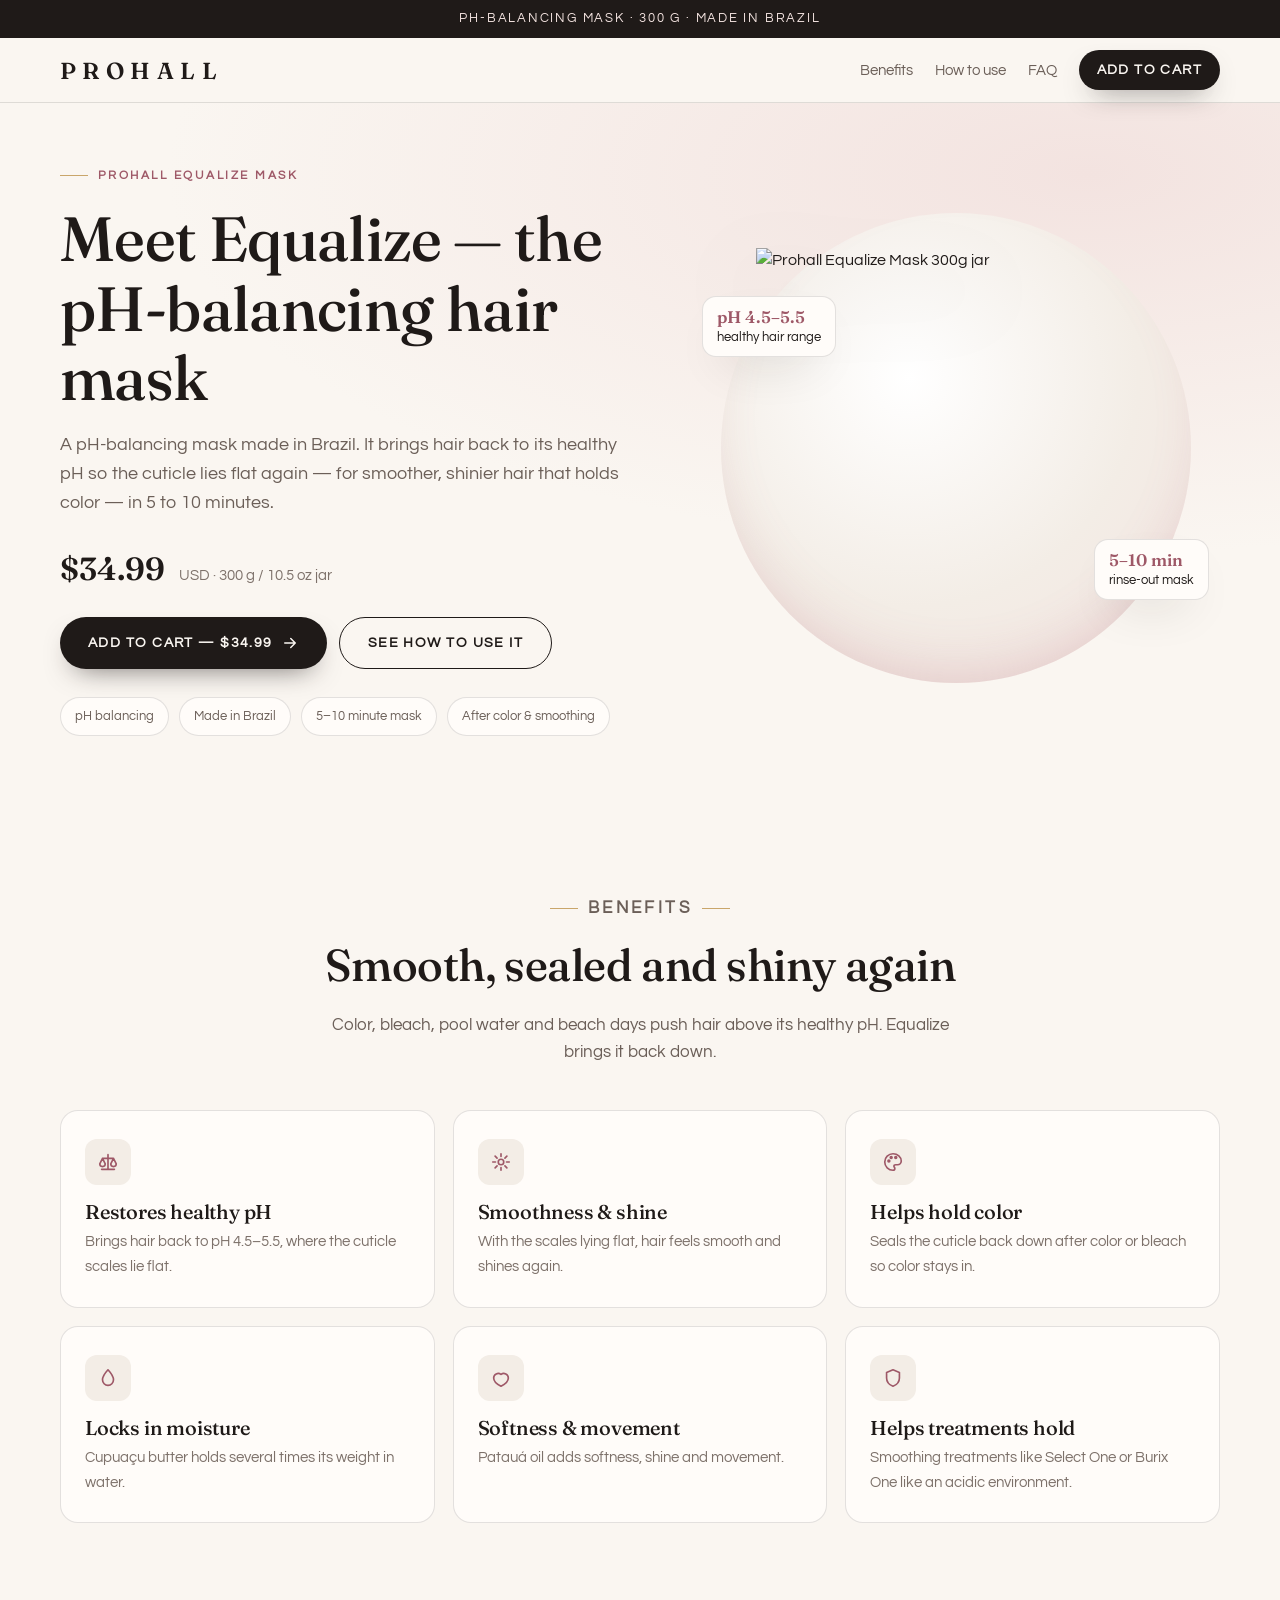
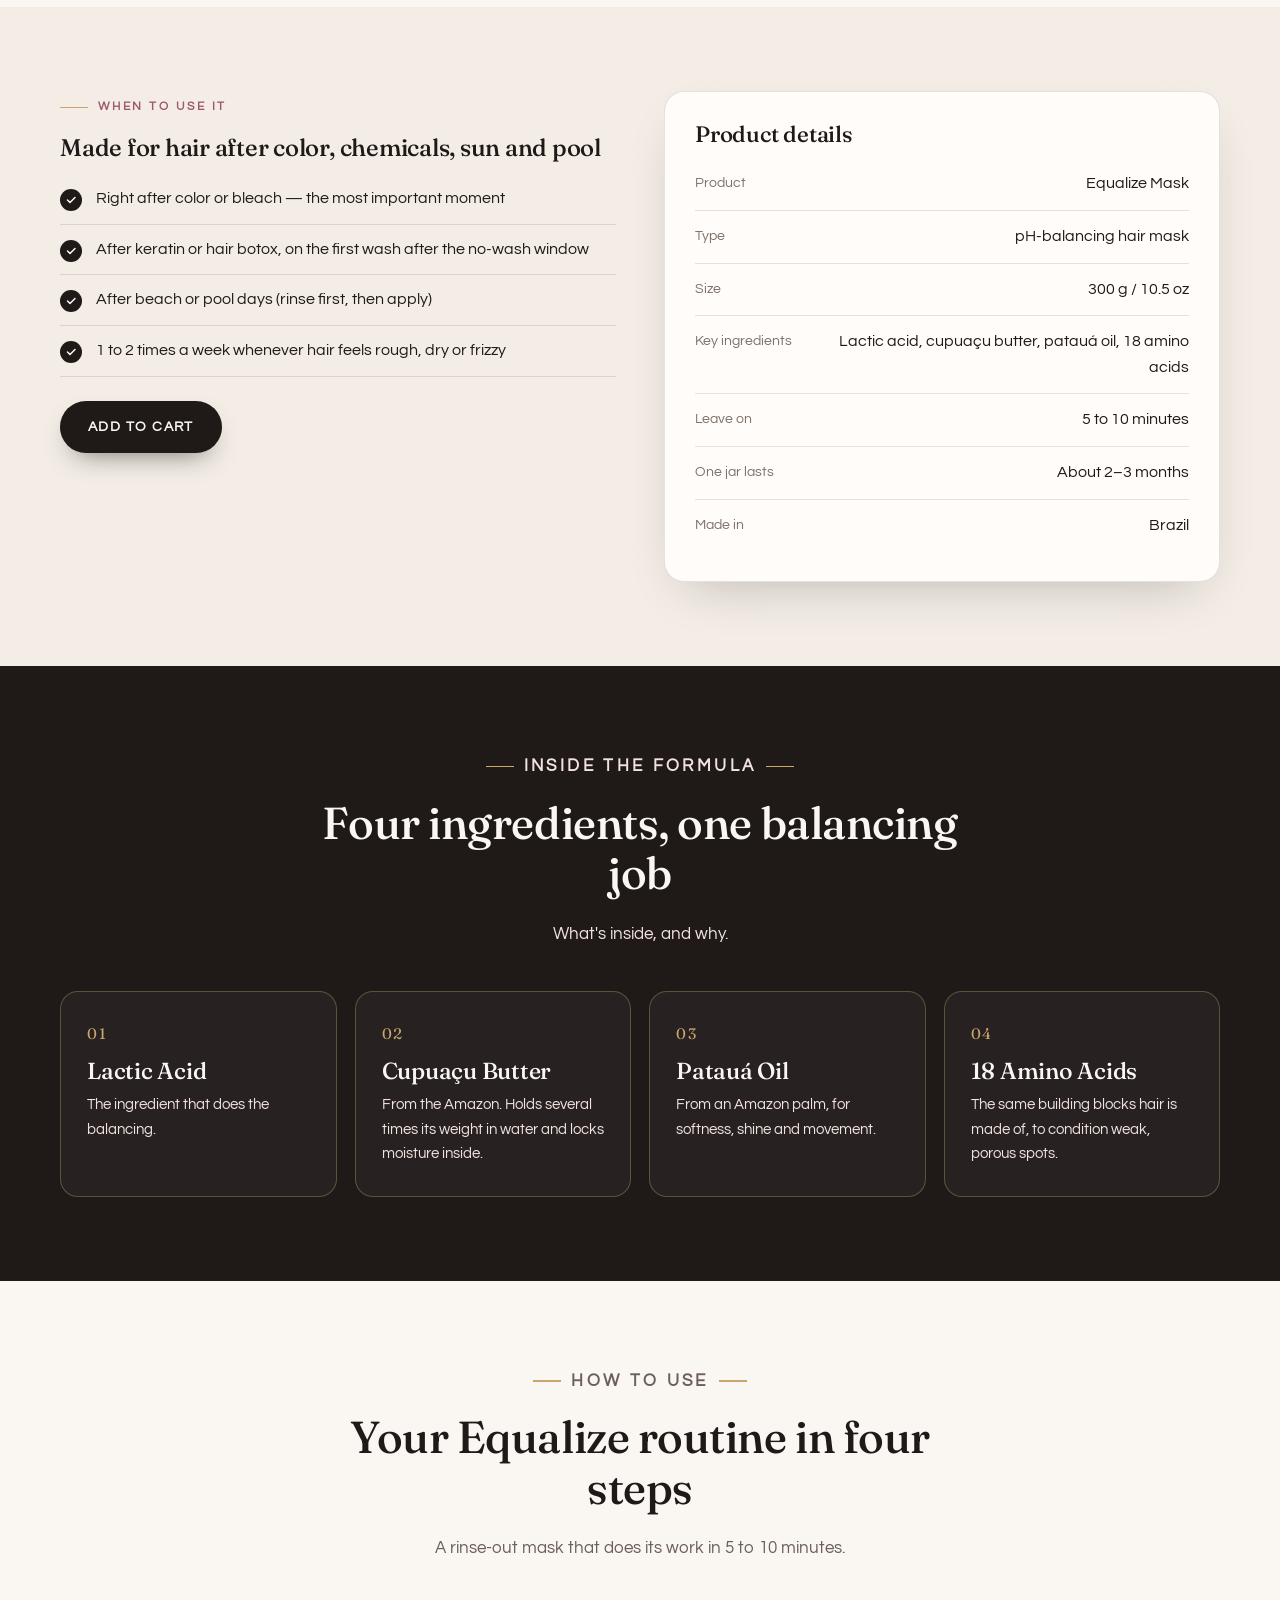
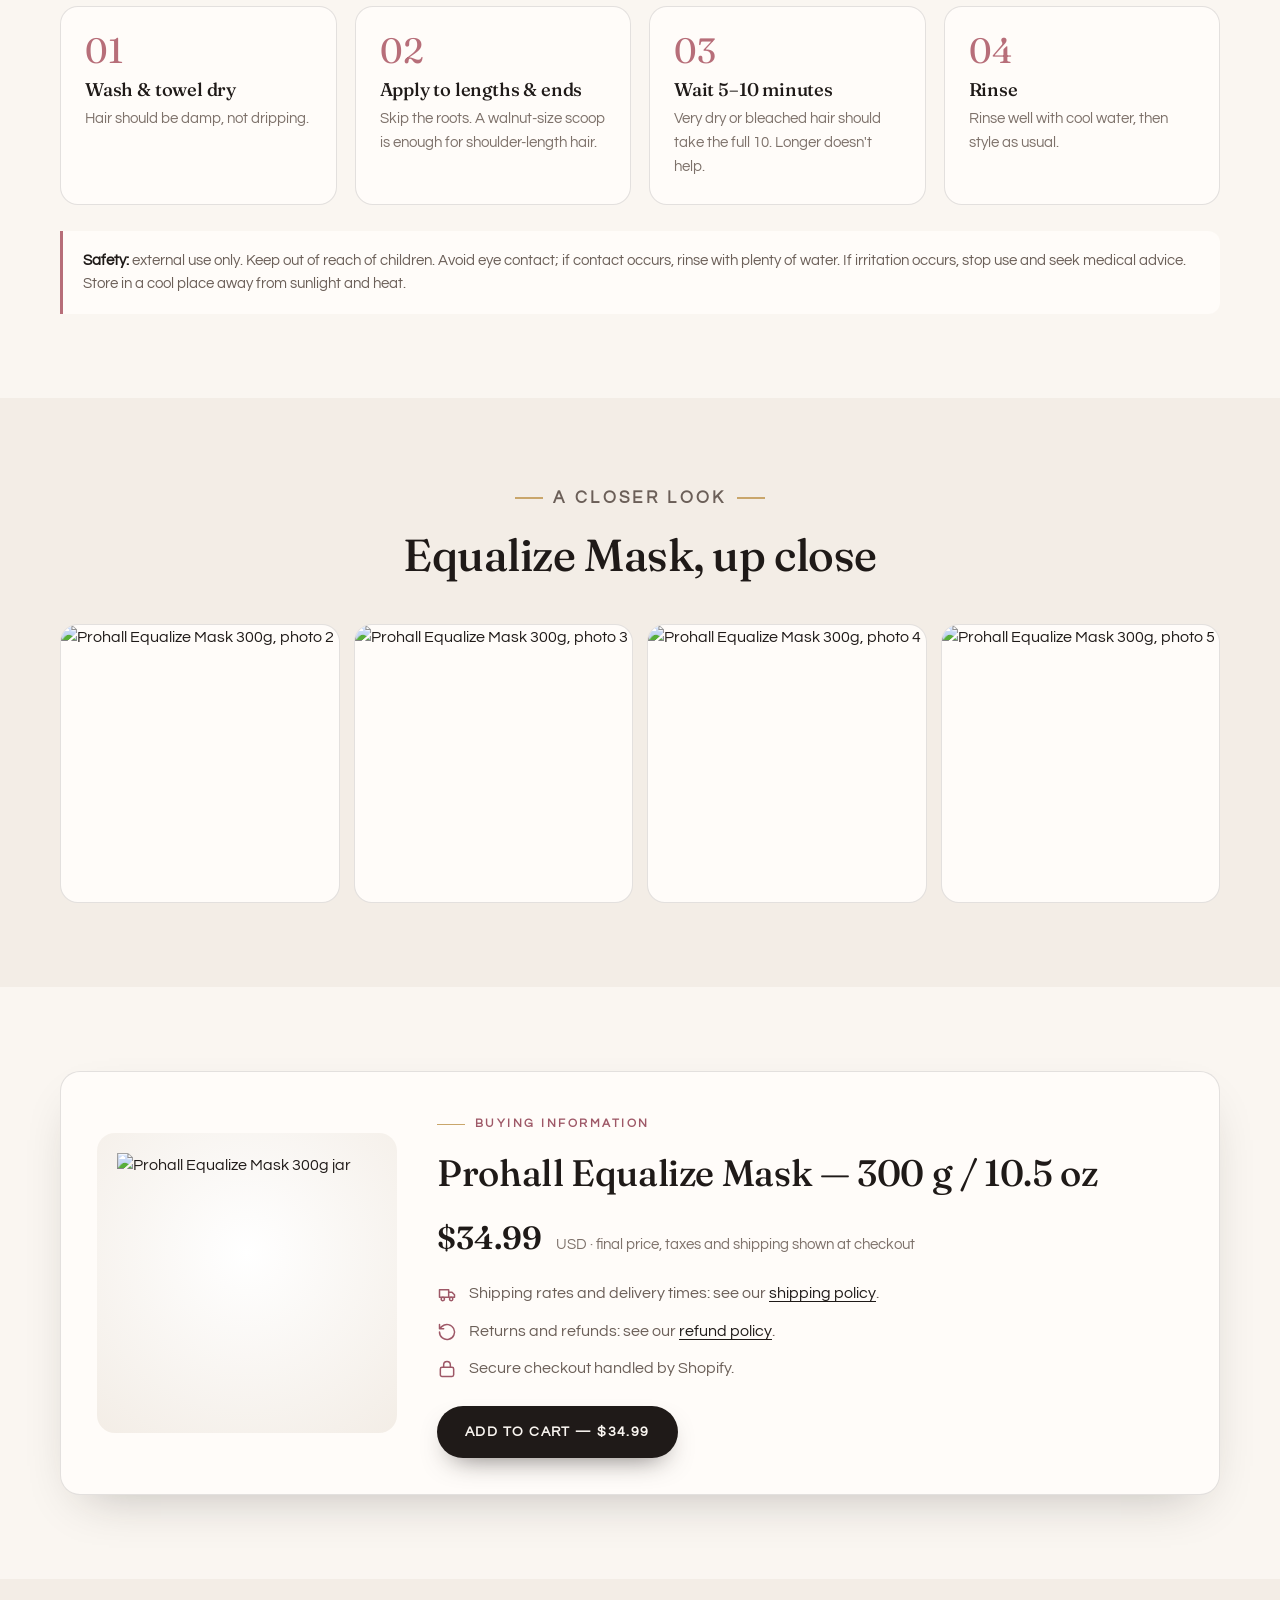
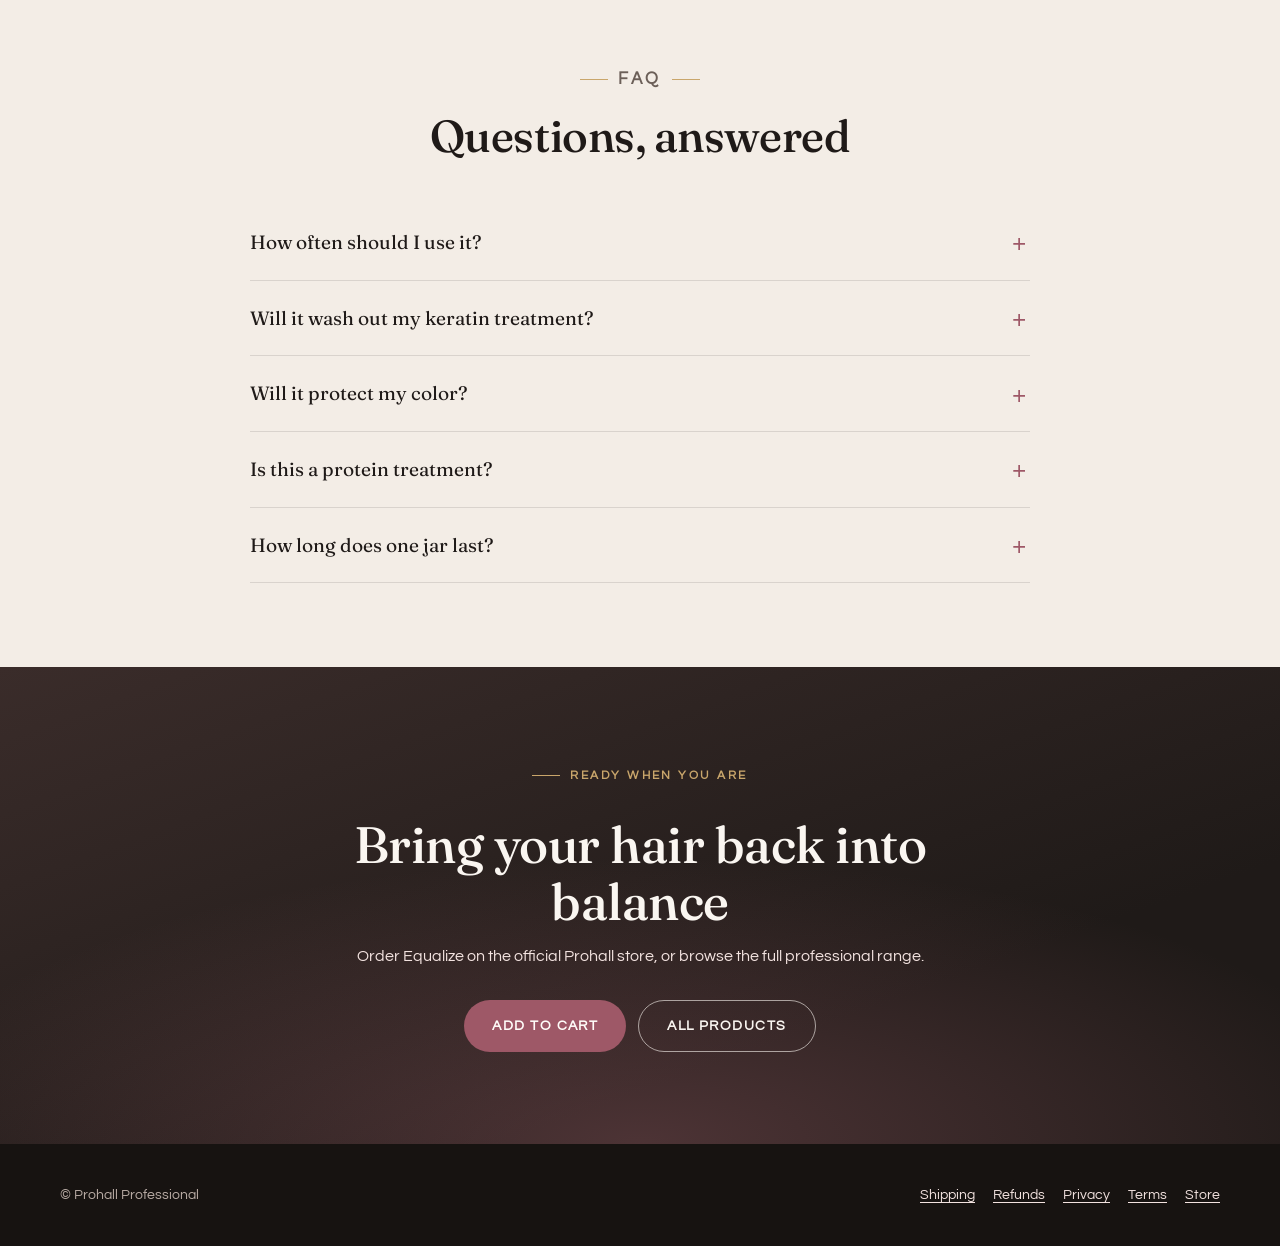
==== commit a5efa8c4: "Add Meta Pixel and make every shop button add to cart - Meta Pixel 1762938528379464: PageView + View" ====
--- a/equalize-mask/v1/a/index.html
+++ b/equalize-mask/v1/a/index.html
@@ -3,7 +3,7 @@
 <head>
   <meta charset="utf-8">
   <meta name="viewport" content="width=device-width, initial-scale=1">
-  <!-- VERSION A — headline test. Only the <title> and <h1> differ from version B. -->
+  <!-- VERSION A — layout test. Same headline, copy, photos and offer as version B; only the layout differs. -->
   <title>Meet Equalize | Prohall pH-Balancing Hair Mask 300 g</title>
   <meta name="description" content="Prohall Equalize Mask 300 g / 10.5 oz: a pH-balancing hair mask made in Brazil with lactic acid, cupuaçu butter, patauá oil and 18 amino acids. Works in 5 to 10 minutes.">
   <meta name="robots" content="noindex">
@@ -12,8 +12,32 @@
   <link rel="stylesheet" href="https://fonts.googleapis.com/css2?family=Fraunces:ital,opsz,wght@0,9..144,400..700;1,9..144,400..700&family=Questrial&display=swap">
   <link rel="preload" as="image" href="https://cdn.shopify.com/s/files/1/0581/4065/5793/files/01_185fc30f-e8ef-4a7e-b5cd-40264fd09e2a.jpg?v=1792849123&width=900">
   <link rel="stylesheet" href="../assets/styles.css">
+  <!-- Meta Pixel 1762938528379464: PageView + ViewContent on load, AddToCart on add-to-cart clicks.
+       Purchase is sent by Shopify's Meta integration at checkout, never from this page. -->
+  <script>
+  !function(f,b,e,v,n,t,s){if(f.fbq)return;n=f.fbq=function(){n.callMethod?
+  n.callMethod.apply(n,arguments):n.queue.push(arguments)};if(!f._fbq)f._fbq=n;
+  n.push=n;n.loaded=!0;n.version='2.0';n.queue=[];t=b.createElement(e);t.async=!0;
+  t.src=v;s=b.getElementsByTagName(e)[0];s.parentNode.insertBefore(t,s)}(window,
+  document,'script','https://connect.facebook.net/en_US/fbevents.js');
+  fbq('init', '1762938528379464');
+  fbq('track', 'PageView');
+  (function () {
+    var P = {"ids": ["48091208482993"], "prices": {"48091208482993": 34.99}, "value": 34.99, "name": "Prohall Equalize Mask", "page": "equalize-mask-v1-a", "variant": "A"};
+    var base = { content_type: 'product', content_name: P.name, currency: 'USD', landing_page: P.page, landing_variant: P.variant };
+    fbq('track', 'ViewContent', Object.assign({ content_ids: P.ids, value: P.value }, base));
+    document.addEventListener('click', function (e) {
+      var a = e.target && e.target.closest ? e.target.closest('a[href*="/cart/"]') : null;
+      var m = a && a.getAttribute('href').match(/\/cart\/(\d+):(\d+)/);
+      if (!m) return;
+      var qty = Number(m[2]);
+      fbq('track', 'AddToCart', Object.assign({ content_ids: [m[1]], num_items: qty, value: (P.prices[m[1]] || P.value) * qty }, base));
+    }, true);
+  })();
+  </script>
 </head>
 <body>
+  <noscript><img height="1" width="1" style="display:none" alt="" src="https://www.facebook.com/tr?id=1762938528379464&amp;ev=PageView&amp;noscript=1"></noscript>
   <a class="skip" href="#main">Skip to content</a>
 
   <div class="announce">pH-balancing mask · 300 g · Made in Brazil</div>
@@ -25,7 +49,7 @@
         <a class="hide-sm" href="#benefits">Benefits</a>
         <a class="hide-sm" href="#how-to-use">How to use</a>
         <a class="hide-sm" href="#faq">FAQ</a>
-        <a class="btn btn-primary" href="https://shop.prohall.ai/products/prohall-equalize-mask-300g-10-oz-ph-balancing-hair-mask">Shop now</a>
+        <a class="btn btn-primary" href="https://shop.prohall.ai/cart/48091208482993:1">Add to cart</a>
       </nav>
     </div>
   </header>
@@ -46,8 +70,8 @@
           </div>
 
           <div class="cta-row">
-            <a class="btn btn-primary" href="https://shop.prohall.ai/products/prohall-equalize-mask-300g-10-oz-ph-balancing-hair-mask">
-              Shop Equalize
+            <a class="btn btn-primary" href="https://shop.prohall.ai/cart/48091208482993:1">
+              Add to cart &mdash; $34.99
               <svg viewBox="0 0 24 24" fill="none" stroke="currentColor" stroke-width="2" stroke-linecap="round" stroke-linejoin="round" aria-hidden="true"><path d="M5 12h14M13 6l6 6-6 6"/></svg>
             </a>
             <a class="btn btn-ghost" href="#how-to-use">See how to use it</a>
@@ -123,7 +147,7 @@
             <li>After beach or pool days (rinse first, then apply)</li>
             <li>1 to 2 times a week whenever hair feels rough, dry or frizzy</li>
           </ul>
-          <a class="btn btn-primary" href="https://shop.prohall.ai/products/prohall-equalize-mask-300g-10-oz-ph-balancing-hair-mask">Shop Equalize</a>
+          <a class="btn btn-primary" href="https://shop.prohall.ai/cart/48091208482993:1">Add to cart</a>
         </div>
 
         <aside class="spec" aria-label="Product details">
@@ -241,8 +265,7 @@
               </li>
             </ul>
             <div class="cta-row">
-              <a class="btn btn-primary" href="https://shop.prohall.ai/cart/48091208482993:1">Buy now &mdash; $34.99</a>
-              <a class="btn btn-ghost" href="https://shop.prohall.ai/products/prohall-equalize-mask-300g-10-oz-ph-balancing-hair-mask">View product page</a>
+              <a class="btn btn-primary" href="https://shop.prohall.ai/cart/48091208482993:1">Add to cart &mdash; $34.99</a>
             </div>
           </div>
         </div>
@@ -288,7 +311,7 @@
         <h2 id="final-title">Bring your hair back into balance</h2>
         <p>Order Equalize on the official Prohall store, or browse the full professional range.</p>
         <div class="cta-row">
-          <a class="btn btn-gold" href="https://shop.prohall.ai/products/prohall-equalize-mask-300g-10-oz-ph-balancing-hair-mask">Shop Equalize</a>
+          <a class="btn btn-gold" href="https://shop.prohall.ai/cart/48091208482993:1">Add to cart</a>
           <a class="btn btn-ghost" href="https://shop.prohall.ai/collections/all">All products</a>
         </div>
       </div>
@@ -310,7 +333,7 @@
 
   <div class="sticky-buy">
     <span class="s-name"><strong>Equalize</strong>$34.99 &middot; 300 g</span>
-    <a class="btn btn-primary" href="https://shop.prohall.ai/products/prohall-equalize-mask-300g-10-oz-ph-balancing-hair-mask">Shop now</a>
+    <a class="btn btn-primary" href="https://shop.prohall.ai/cart/48091208482993:1">Add to cart</a>
   </div>
 
   <!-- Split tracking: replace this tag with the EXACT one copied from
